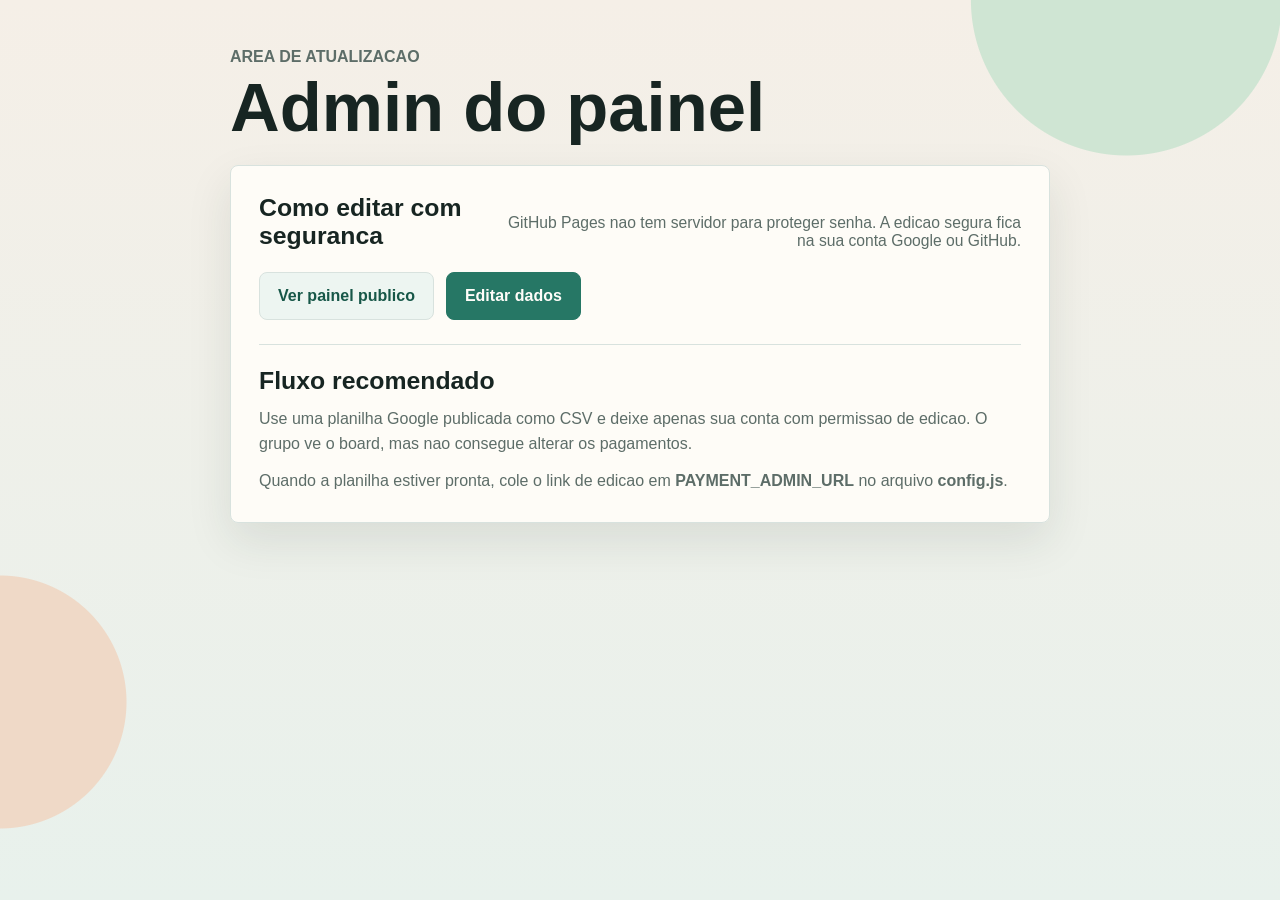
==== site/admin.html @ 6b1a6af9 "Add safe admin entrypoint" ====
<!doctype html>
<html lang="pt-BR">
  <head>
    <meta charset="utf-8">
    <meta name="viewport" content="width=device-width, initial-scale=1">
    <title>Admin - Painel de Pagamentos</title>
    <meta name="robots" content="noindex">
    <link rel="stylesheet" href="./styles.css">
  </head>
  <body>
    <main class="page-shell admin-shell">
      <section class="hero" aria-labelledby="admin-title">
        <div>
          <p class="eyebrow">Area de atualizacao</p>
          <h1 id="admin-title">Admin do painel</h1>
        </div>
      </section>

      <section class="panel">
        <div class="panel-heading">
          <h2>Como editar com seguranca</h2>
          <p>GitHub Pages nao tem servidor para proteger senha. A edicao segura fica na sua conta Google ou GitHub.</p>
        </div>

        <div class="admin-actions">
          <a class="action-button" href="./" aria-label="Voltar para o painel publico">Ver painel publico</a>
          <a class="action-button primary" data-admin-link href="https://github.com/nogueirathiago/viagem-pagamentos/edit/main/data.json">Editar dados</a>
        </div>

        <div class="admin-note">
          <h2>Fluxo recomendado</h2>
          <p>Use uma planilha Google publicada como CSV e deixe apenas sua conta com permissao de edicao. O grupo ve o board, mas nao consegue alterar os pagamentos.</p>
          <p>Quando a planilha estiver pronta, cole o link de edicao em <strong>PAYMENT_ADMIN_URL</strong> no arquivo <strong>config.js</strong>.</p>
        </div>
      </section>
    </main>

    <script src="./config.js"></script>
    <script>
      const link = document.querySelector("[data-admin-link]");
      if (window.PAYMENT_ADMIN_URL) {
        link.href = window.PAYMENT_ADMIN_URL;
      }
    </script>
  </body>
</html>
---- site/styles.css ----
:root {
  --ink: #172522;
  --muted: #5d6d68;
  --line: #d8e2de;
  --paper: #fffdf9;
  --wash: #eef4ef;
  --soft: #dcefe8;
  --accent: #267765;
  --accent-dark: #175748;
  --warn: #a76a35;
  --shadow: 0 18px 45px rgb(31 48 43 / 10%);
}

* {
  box-sizing: border-box;
}

html {
  background: #edf4ef;
}

body {
  margin: 0;
  color: var(--ink);
  font-family: Avenir Next, Avenir, Helvetica Neue, Helvetica, sans-serif;
  background:
    radial-gradient(circle at 88% 0%, #cfe5d3 0 155px, transparent 156px),
    radial-gradient(circle at 0% 78%, #efd9c7 0 126px, transparent 127px),
    linear-gradient(180deg, #f5efe7 0%, #e8f1ec 100%);
  min-height: 100vh;
}

.page-shell {
  margin: 0 auto;
  max-width: 1040px;
  padding: 48px 20px 64px;
}

.hero {
  align-items: center;
  display: flex;
  gap: 24px;
  justify-content: space-between;
  margin-bottom: 24px;
}

.eyebrow {
  color: var(--muted);
  font-size: 1rem;
  font-weight: 700;
  margin: 0 0 8px;
  text-transform: uppercase;
}

h1,
h2,
p {
  margin: 0;
}

h1 {
  font-size: clamp(2.25rem, 7vw, 4.3rem);
  line-height: 0.98;
}

h2 {
  font-size: 1.55rem;
}

.hero-total,
.summary-grid article,
.panel {
  background: rgb(255 253 249 / 92%);
  border: 1px solid var(--line);
  box-shadow: var(--shadow);
}

.hero-total {
  border-radius: 8px;
  min-width: 300px;
  padding: 22px 26px;
}

.hero-total span,
.summary-grid span {
  color: var(--muted);
  display: block;
  font-size: 0.95rem;
  margin-bottom: 8px;
}

.hero-total strong,
.summary-grid strong {
  display: block;
  font-size: 2rem;
  line-height: 1;
}

.summary-grid {
  display: grid;
  gap: 14px;
  grid-template-columns: repeat(3, minmax(0, 1fr));
  margin-bottom: 16px;
}

.summary-grid article {
  border-radius: 8px;
  padding: 22px;
}

.panel {
  border-radius: 8px;
  margin-top: 16px;
  padding: 28px;
}

.panel-heading {
  align-items: end;
  display: flex;
  gap: 18px;
  justify-content: space-between;
  margin-bottom: 22px;
}

.panel-heading p {
  color: var(--muted);
  font-size: 0.98rem;
  max-width: 520px;
  text-align: right;
}

.due-grid {
  display: grid;
  gap: 12px;
  grid-template-columns: repeat(3, minmax(0, 1fr));
}

.due-card {
  background: #f7fbf8;
  border: 1px solid #dbe9e4;
  border-radius: 8px;
  display: grid;
  gap: 8px;
  padding: 16px;
}

.due-card strong {
  font-size: 1.14rem;
}

.due-card span,
.person-card span,
.couple-members {
  color: var(--muted);
}

.pill {
  align-self: start;
  background: var(--soft);
  border-radius: 999px;
  color: var(--accent-dark);
  display: inline-flex;
  font-size: 0.9rem;
  font-weight: 800;
  padding: 6px 10px;
  width: fit-content;
}

.couple-list {
  display: grid;
  gap: 10px;
}

.couple-row {
  border-bottom: 1px solid var(--line);
  display: grid;
  gap: 10px;
  grid-template-columns: 120px 1fr minmax(145px, auto);
  padding: 0 0 14px;
}

.couple-row:last-child {
  border-bottom: 0;
  padding-bottom: 0;
}

.couple-row h3 {
  font-size: 1.2rem;
  margin: 0;
}

.couple-progress {
  min-width: 0;
}

.couple-members {
  display: block;
  font-size: 0.98rem;
  margin-bottom: 8px;
}

.balance {
  color: var(--accent-dark);
  font-size: 1.05rem;
  font-weight: 850;
  text-align: right;
}

.bar {
  background: var(--soft);
  border-radius: 999px;
  height: 14px;
  overflow: hidden;
  width: 100%;
}

.bar span {
  background: var(--accent);
  border-radius: inherit;
  display: block;
  height: 100%;
  min-width: 0;
}

.people-grid {
  display: grid;
  gap: 12px;
  grid-template-columns: repeat(4, minmax(0, 1fr));
}

.person-card {
  background: #f8fbf9;
  border: 1px solid #dfeae6;
  border-radius: 8px;
  padding: 14px;
}

.person-card strong {
  display: block;
  font-size: 1.08rem;
  margin: 4px 0 10px;
}

.person-card .status {
  color: var(--accent-dark);
  font-weight: 800;
  margin-bottom: 8px;
}

.status[data-mixed="true"] {
  color: var(--warn);
}

.admin-shell {
  max-width: 860px;
}

.admin-actions {
  display: flex;
  flex-wrap: wrap;
  gap: 12px;
  margin-bottom: 24px;
}

.action-button {
  align-items: center;
  background: #edf5f1;
  border: 1px solid var(--line);
  border-radius: 8px;
  color: var(--accent-dark);
  display: inline-flex;
  font-weight: 850;
  justify-content: center;
  min-height: 48px;
  padding: 12px 18px;
  text-decoration: none;
}

.action-button.primary {
  background: var(--accent);
  border-color: var(--accent);
  color: #fffdf9;
}

.admin-note {
  border-top: 1px solid var(--line);
  display: grid;
  gap: 12px;
  padding-top: 22px;
}

.admin-note p {
  color: var(--muted);
  line-height: 1.55;
}

@media (max-width: 760px) {
  .page-shell {
    padding: 34px 14px 44px;
  }

  .hero,
  .panel-heading {
    align-items: stretch;
    flex-direction: column;
  }

  .hero-total {
    min-width: 0;
  }

  .summary-grid,
  .due-grid,
  .people-grid {
    grid-template-columns: 1fr;
  }

  .panel {
    padding: 20px;
  }

  .panel-heading p {
    text-align: left;
  }

  .couple-row {
    grid-template-columns: 1fr;
  }

  .balance {
    text-align: left;
  }
}
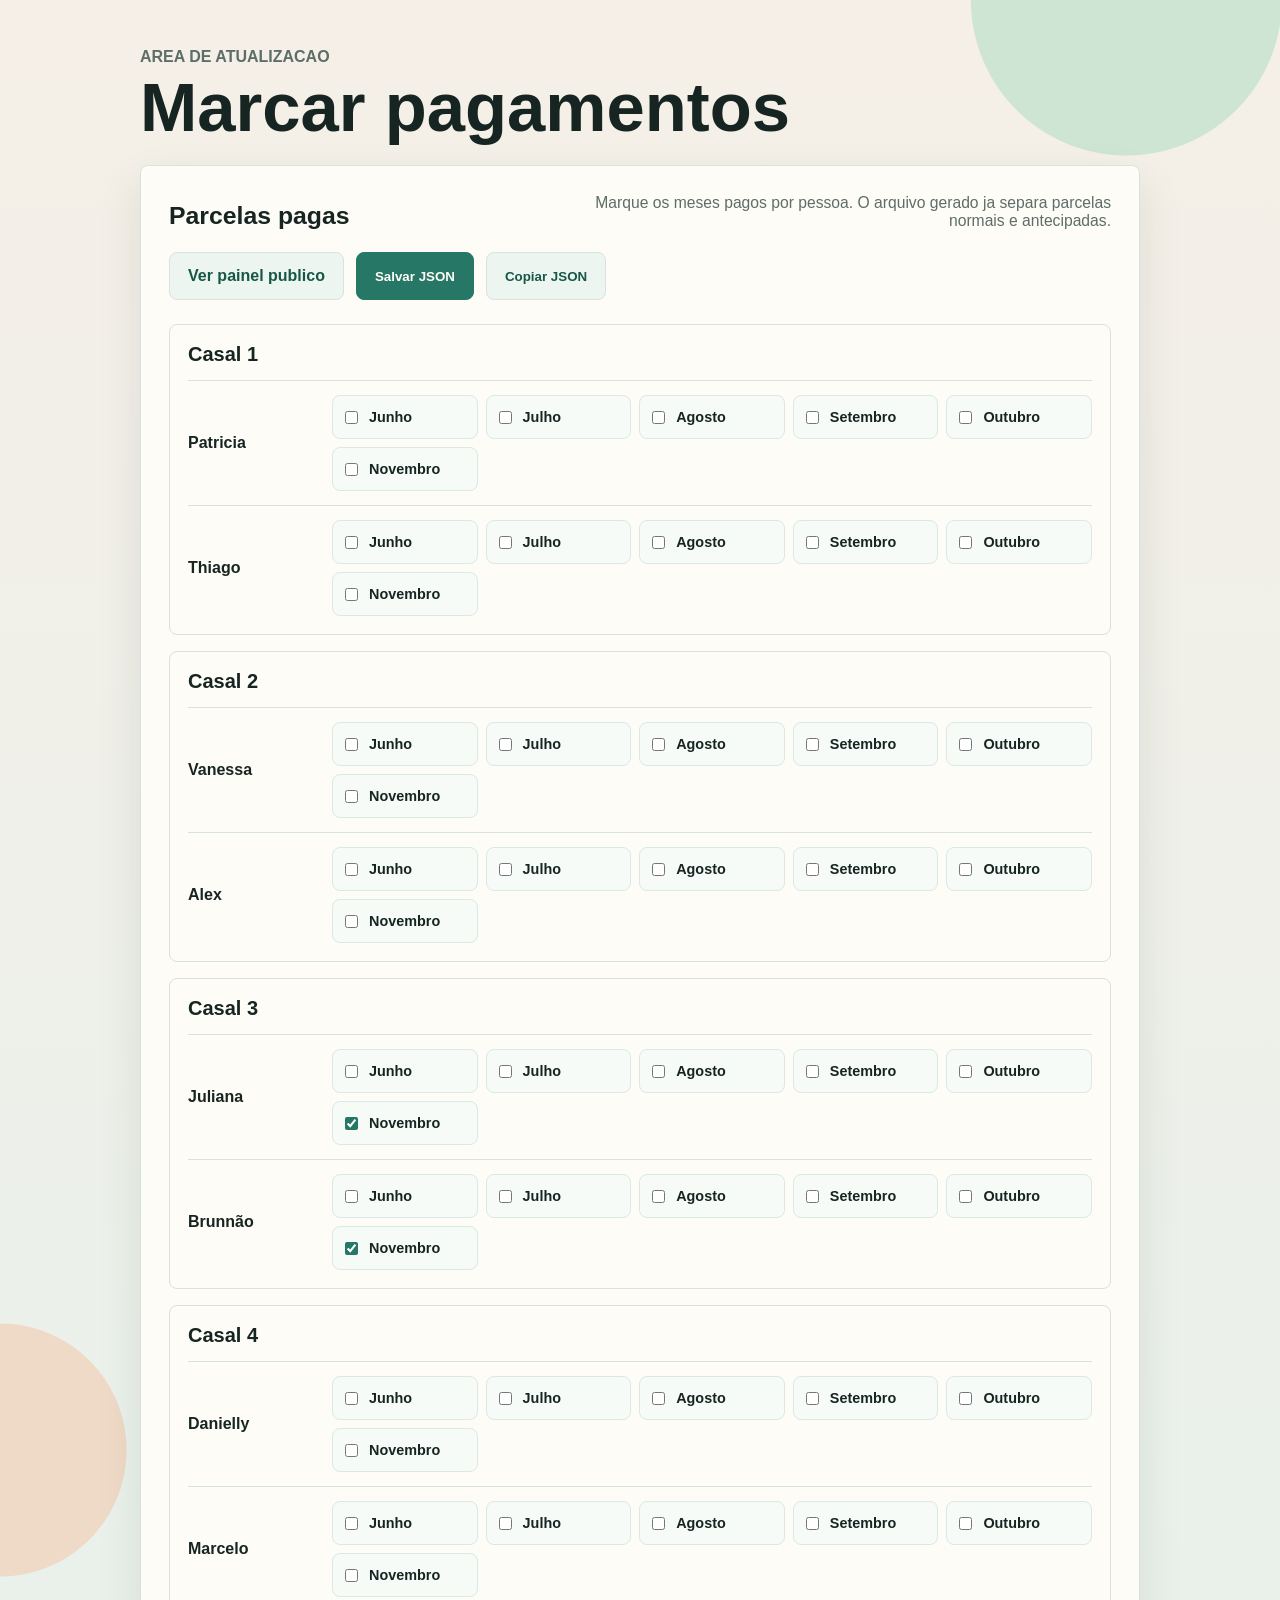
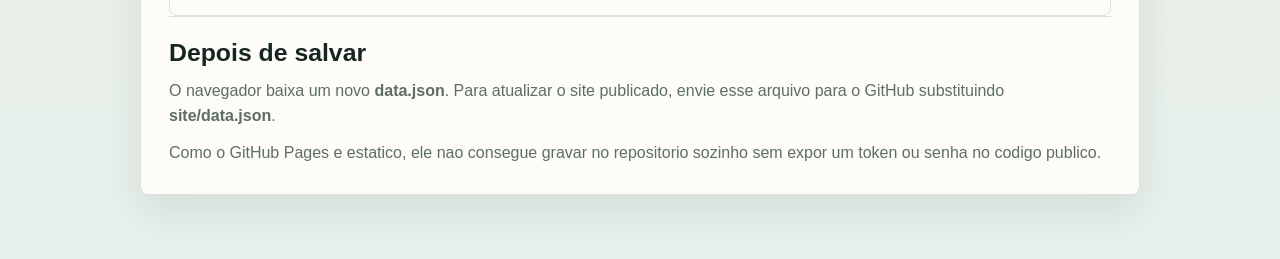
==== commit de7f8aa8: "Add payment checkbox editor" ====
--- a/site/admin.html
+++ b/site/admin.html
@@ -12,35 +12,32 @@
       <section class="hero" aria-labelledby="admin-title">
         <div>
           <p class="eyebrow">Area de atualizacao</p>
-          <h1 id="admin-title">Admin do painel</h1>
+          <h1 id="admin-title">Marcar pagamentos</h1>
         </div>
       </section>
 
       <section class="panel">
         <div class="panel-heading">
-          <h2>Como editar com seguranca</h2>
-          <p>GitHub Pages nao tem servidor para proteger senha. A edicao segura fica na sua conta Google ou GitHub.</p>
+          <h2>Parcelas pagas</h2>
+          <p>Marque os meses pagos por pessoa. O arquivo gerado ja separa parcelas normais e antecipadas.</p>
         </div>
 
         <div class="admin-actions">
-          <a class="action-button" href="./" aria-label="Voltar para o painel publico">Ver painel publico</a>
-          <a class="action-button primary" data-admin-link href="https://github.com/nogueirathiago/viagem-pagamentos/edit/main/data.json">Editar dados</a>
+          <a class="action-button" href="./">Ver painel publico</a>
+          <button class="action-button primary" type="button" data-save-json>Salvar JSON</button>
+          <button class="action-button" type="button" data-copy-json>Copiar JSON</button>
         </div>
 
+        <div class="payment-editor" data-payment-editor></div>
+
         <div class="admin-note">
-          <h2>Fluxo recomendado</h2>
-          <p>Use uma planilha Google publicada como CSV e deixe apenas sua conta com permissao de edicao. O grupo ve o board, mas nao consegue alterar os pagamentos.</p>
-          <p>Quando a planilha estiver pronta, cole o link de edicao em <strong>PAYMENT_ADMIN_URL</strong> no arquivo <strong>config.js</strong>.</p>
+          <h2>Depois de salvar</h2>
+          <p>O navegador baixa um novo <strong>data.json</strong>. Para atualizar o site publicado, envie esse arquivo para o GitHub substituindo <strong>site/data.json</strong>.</p>
+          <p>Como o GitHub Pages e estatico, ele nao consegue gravar no repositorio sozinho sem expor um token ou senha no codigo publico.</p>
         </div>
       </section>
     </main>
 
-    <script src="./config.js"></script>
-    <script>
-      const link = document.querySelector("[data-admin-link]");
-      if (window.PAYMENT_ADMIN_URL) {
-        link.href = window.PAYMENT_ADMIN_URL;
-      }
-    </script>
+    <script src="./admin.js" defer></script>
   </body>
 </html>
--- a/site/styles.css
+++ b/site/styles.css
@@ -252,7 +252,7 @@
 }
 
 .admin-shell {
-  max-width: 860px;
+  max-width: 1040px;
 }
 
 .admin-actions {
@@ -294,6 +294,63 @@
   line-height: 1.55;
 }
 
+.payment-editor {
+  display: grid;
+  gap: 16px;
+}
+
+.editor-couple {
+  border: 1px solid var(--line);
+  border-radius: 8px;
+  padding: 18px;
+}
+
+.editor-couple h2 {
+  font-size: 1.25rem;
+  margin-bottom: 14px;
+}
+
+.editor-person {
+  align-items: center;
+  border-top: 1px solid var(--line);
+  display: grid;
+  gap: 14px;
+  grid-template-columns: 130px 1fr;
+  padding: 14px 0 0;
+}
+
+.editor-person + .editor-person {
+  margin-top: 14px;
+}
+
+.month-checks {
+  display: grid;
+  gap: 8px;
+  grid-template-columns: repeat(auto-fit, minmax(128px, 1fr));
+}
+
+.month-checks label {
+  align-items: center;
+  background: #f7fbf8;
+  border: 1px solid #dbe9e4;
+  border-radius: 8px;
+  cursor: pointer;
+  display: flex;
+  gap: 8px;
+  justify-content: flex-start;
+  min-height: 44px;
+  padding: 8px;
+}
+
+.month-checks input {
+  accent-color: var(--accent);
+}
+
+.month-checks span {
+  font-size: 0.9rem;
+  font-weight: 750;
+}
+
 @media (max-width: 760px) {
   .page-shell {
     padding: 34px 14px 44px;
@@ -330,4 +387,12 @@
   .balance {
     text-align: left;
   }
-}
+
+  .editor-person {
+    grid-template-columns: 1fr;
+  }
+
+  .month-checks {
+    grid-template-columns: repeat(2, minmax(0, 1fr));
+  }
+}
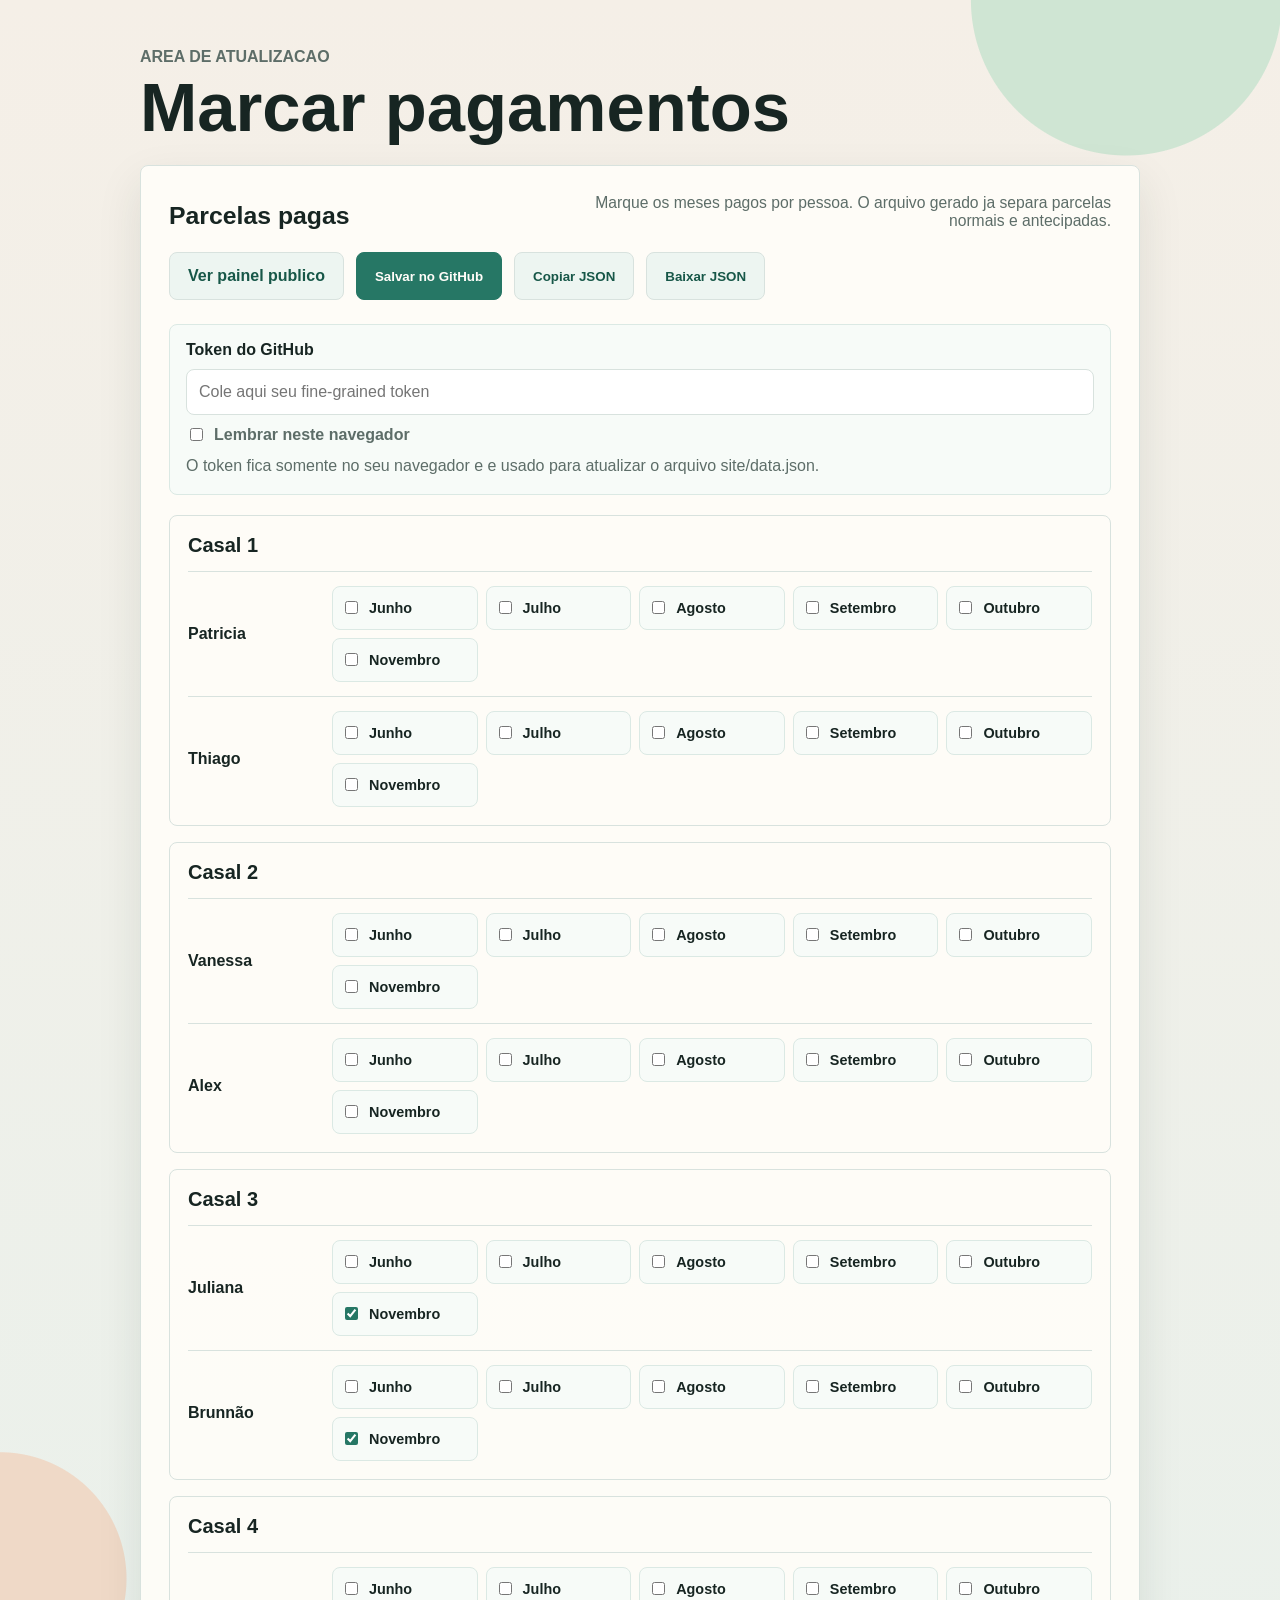
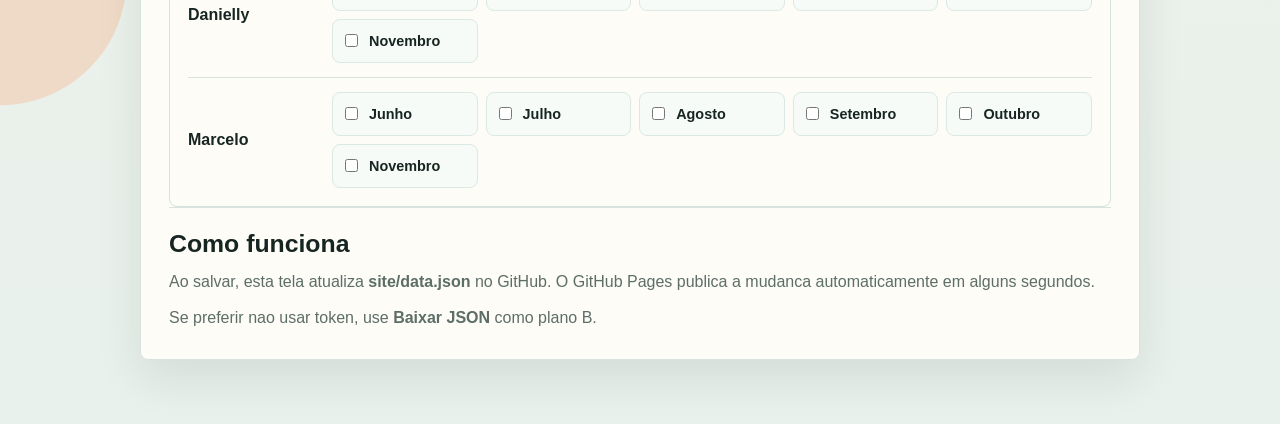
==== commit 46e19c40: "Save payments from admin to GitHub" ====
--- a/site/admin.html
+++ b/site/admin.html
@@ -24,16 +24,27 @@
 
         <div class="admin-actions">
           <a class="action-button" href="./">Ver painel publico</a>
-          <button class="action-button primary" type="button" data-save-json>Salvar JSON</button>
+          <button class="action-button primary" type="button" data-save-json>Salvar no GitHub</button>
           <button class="action-button" type="button" data-copy-json>Copiar JSON</button>
+          <button class="action-button" type="button" data-download-json>Baixar JSON</button>
+        </div>
+
+        <div class="token-box">
+          <label for="github-token">Token do GitHub</label>
+          <input id="github-token" type="password" autocomplete="off" data-github-token placeholder="Cole aqui seu fine-grained token">
+          <label class="remember-token">
+            <input type="checkbox" data-remember-token>
+            <span>Lembrar neste navegador</span>
+          </label>
+          <p data-save-status>O token fica somente no seu navegador e e usado para atualizar o arquivo site/data.json.</p>
         </div>
 
         <div class="payment-editor" data-payment-editor></div>
 
         <div class="admin-note">
-          <h2>Depois de salvar</h2>
-          <p>O navegador baixa um novo <strong>data.json</strong>. Para atualizar o site publicado, envie esse arquivo para o GitHub substituindo <strong>site/data.json</strong>.</p>
-          <p>Como o GitHub Pages e estatico, ele nao consegue gravar no repositorio sozinho sem expor um token ou senha no codigo publico.</p>
+          <h2>Como funciona</h2>
+          <p>Ao salvar, esta tela atualiza <strong>site/data.json</strong> no GitHub. O GitHub Pages publica a mudanca automaticamente em alguns segundos.</p>
+          <p>Se preferir nao usar token, use <strong>Baixar JSON</strong> como plano B.</p>
         </div>
       </section>
     </main>
--- a/site/styles.css
+++ b/site/styles.css
@@ -294,6 +294,53 @@
   line-height: 1.55;
 }
 
+.token-box {
+  background: #f7fbf8;
+  border: 1px solid #dbe9e4;
+  border-radius: 8px;
+  display: grid;
+  gap: 10px;
+  margin-bottom: 20px;
+  padding: 16px;
+}
+
+.token-box label {
+  font-weight: 850;
+}
+
+.token-box input[type="password"] {
+  border: 1px solid var(--line);
+  border-radius: 8px;
+  color: var(--ink);
+  font: inherit;
+  min-height: 46px;
+  padding: 10px 12px;
+  width: 100%;
+}
+
+.remember-token {
+  align-items: center;
+  color: var(--muted);
+  display: flex;
+  gap: 8px;
+  width: fit-content;
+}
+
+.token-box p {
+  color: var(--muted);
+  line-height: 1.45;
+}
+
+.token-box p[data-status="success"] {
+  color: var(--accent-dark);
+  font-weight: 800;
+}
+
+.token-box p[data-status="error"] {
+  color: #a33d2f;
+  font-weight: 800;
+}
+
 .payment-editor {
   display: grid;
   gap: 16px;
